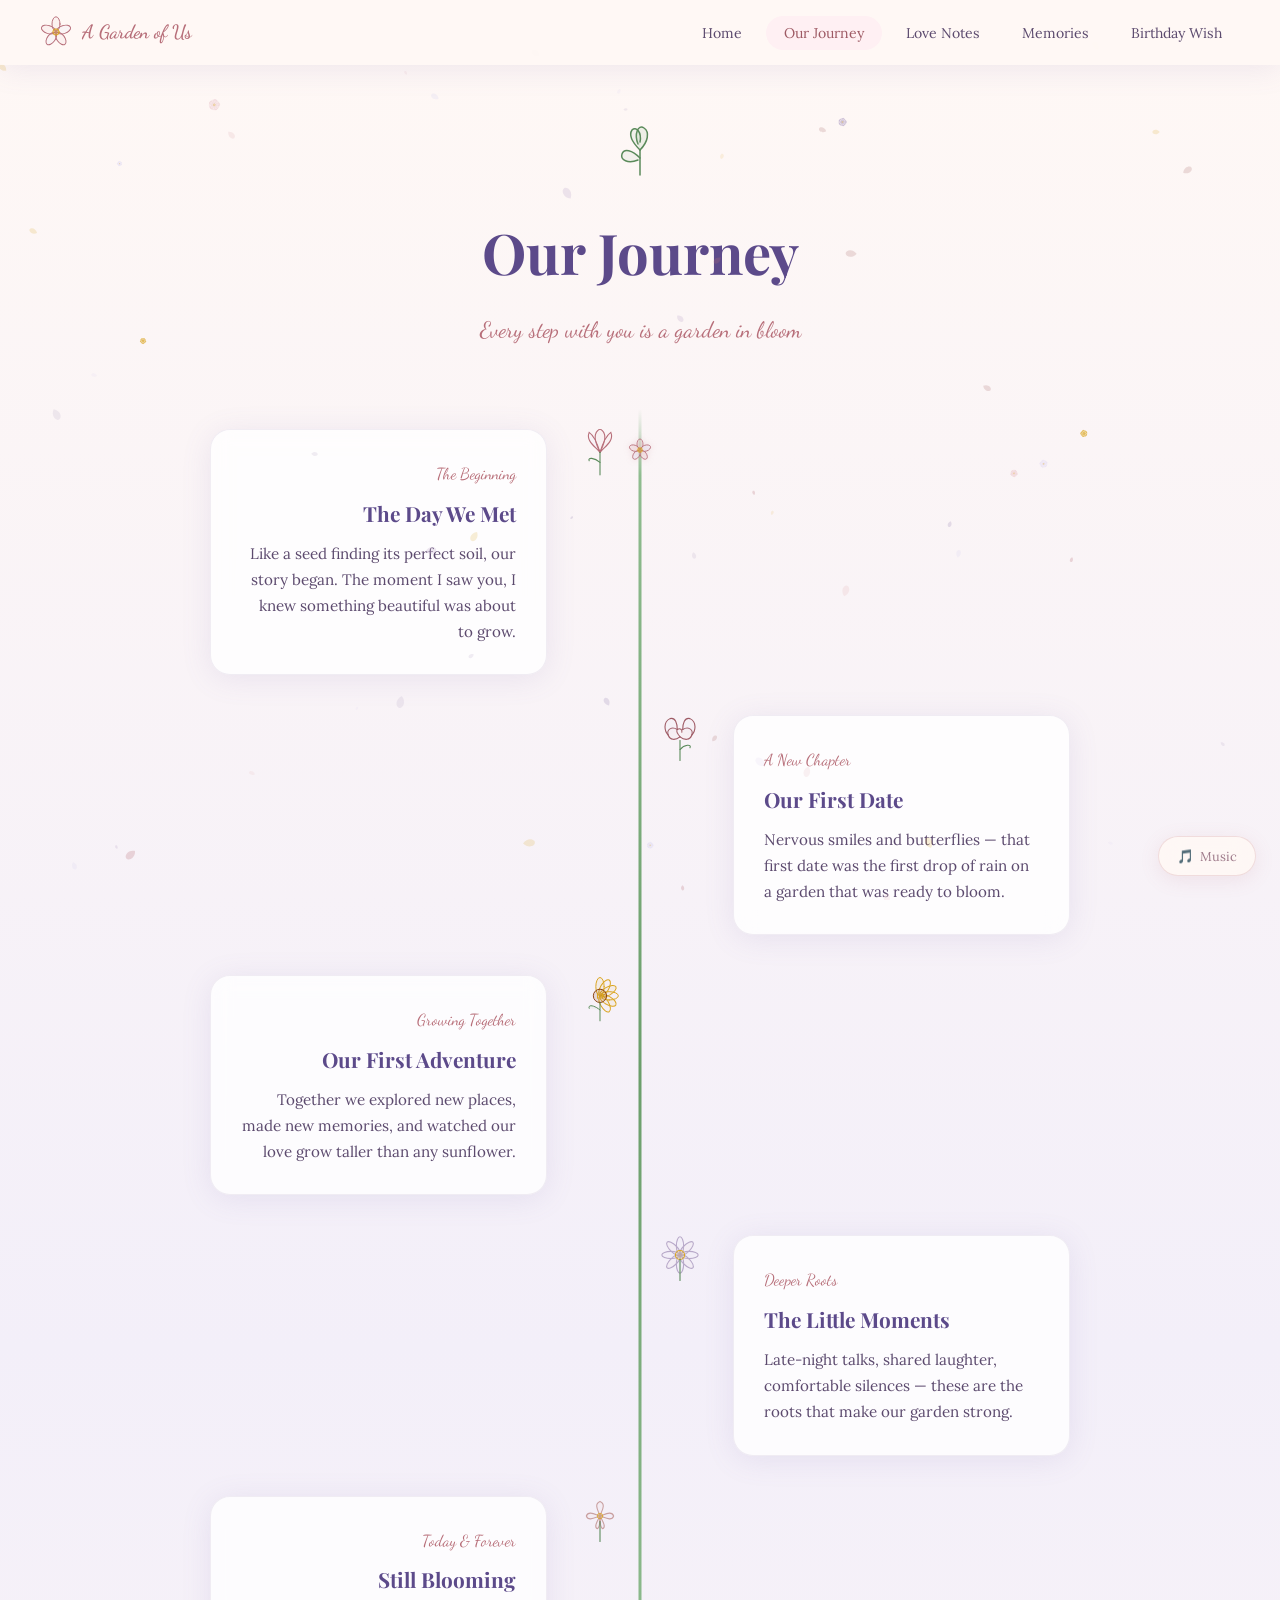
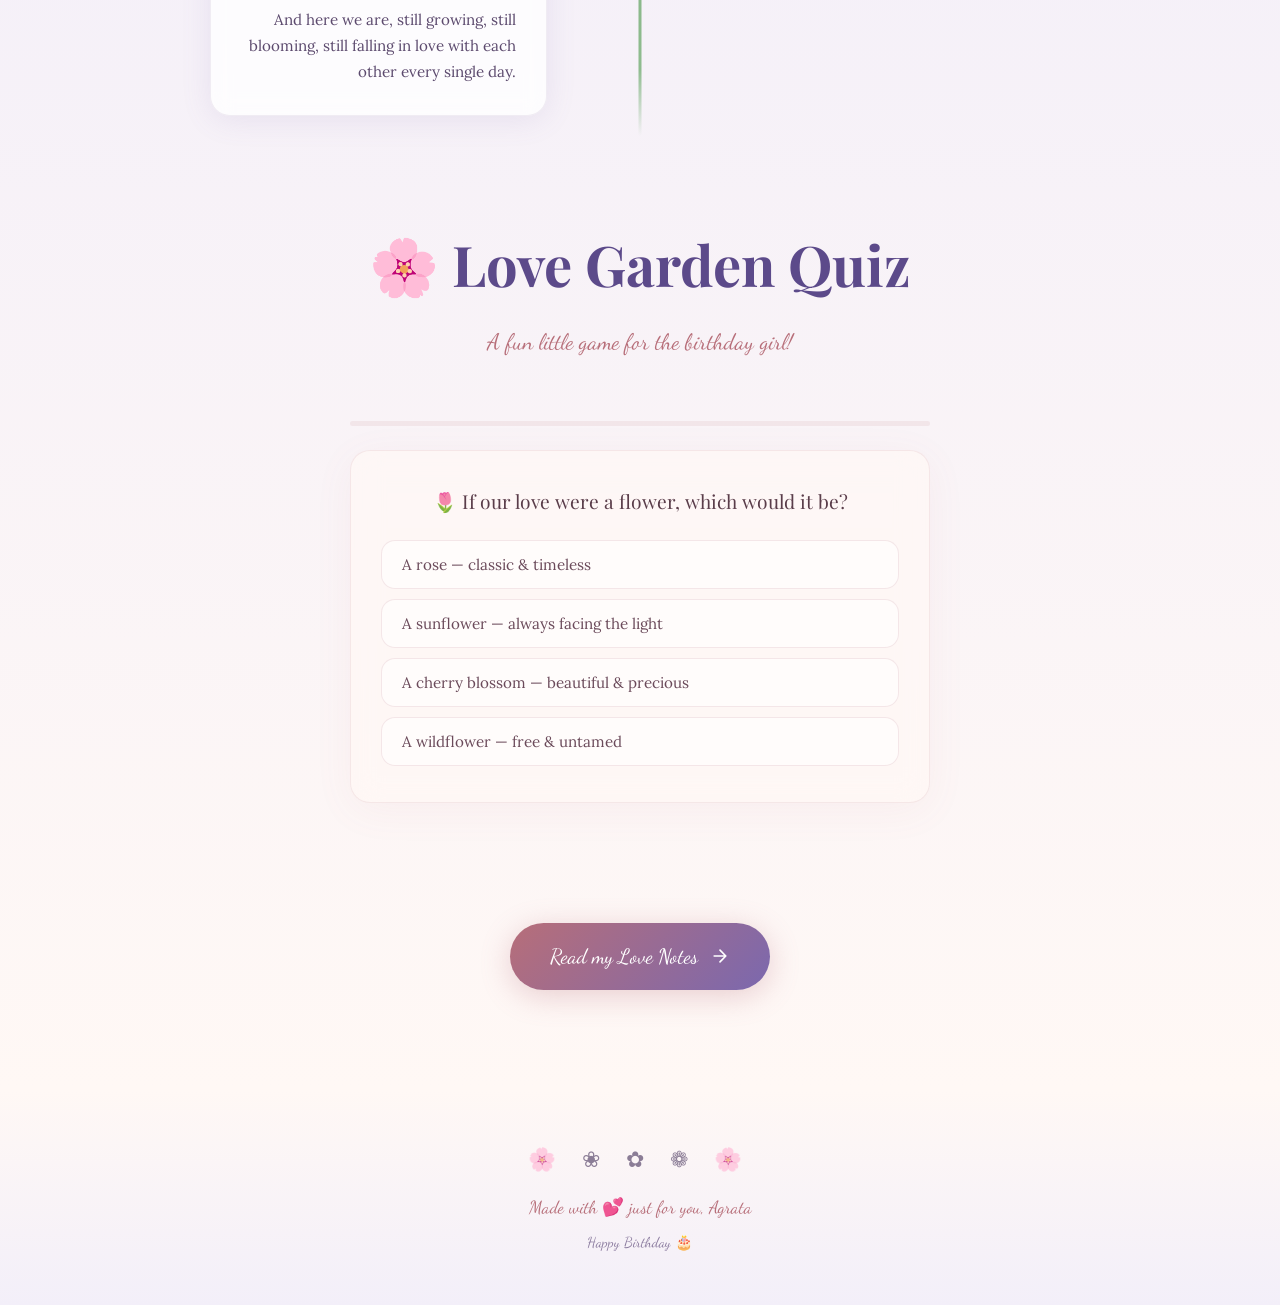
==== journey.html @ a14348e7 "Intial Project" ====
<!DOCTYPE html>
<html lang="en">

<head>
    <meta charset="UTF-8">
    <meta name="viewport" content="width=device-width, initial-scale=1.0">
    <title>Our Journey — A Garden of Us 🌿</title>
    <meta name="description" content="Every step with you is a garden in bloom.">
    <link rel="preconnect" href="https://fonts.googleapis.com">
    <link rel="preconnect" href="https://fonts.gstatic.com" crossorigin>
    <link
        href="https://fonts.googleapis.com/css2?family=Playfair+Display:ital,wght@0,400;0,600;0,700;1,400;1,600&family=Lora:ital,wght@0,400;0,500;1,400&family=Dancing+Script:wght@400;600;700&display=swap"
        rel="stylesheet">
    <link rel="stylesheet" href="styles.css">
</head>

<body>
    <div class="page-transition" id="page-transition">
        <div class="petal-curtain"></div>
    </div>
    <canvas id="petals-canvas"></canvas>
    <canvas id="stars-canvas"></canvas>
    <button id="music-toggle" class="music-toggle" aria-label="Toggle ambient music">
        <span class="music-icon">🎵</span>
        <span class="music-label">Music</span>
    </button>

    <!-- Navigation -->
    <nav class="navbar">
        <a href="index.html" class="nav-logo" data-nav>
            <svg class="nav-logo-flower" viewBox="0 0 40 40">
                <g stroke="#B76E79" fill="none" stroke-width="1.2" stroke-linecap="round">
                    <ellipse cx="20" cy="10" rx="5" ry="9" transform="rotate(0,20,20)" fill="rgba(240,212,216,0.2)" />
                    <ellipse cx="20" cy="10" rx="5" ry="9" transform="rotate(72,20,20)" fill="rgba(230,224,243,0.2)" />
                    <ellipse cx="20" cy="10" rx="5" ry="9" transform="rotate(144,20,20)" fill="rgba(240,212,216,0.2)" />
                    <ellipse cx="20" cy="10" rx="5" ry="9" transform="rotate(216,20,20)" fill="rgba(230,224,243,0.2)" />
                    <ellipse cx="20" cy="10" rx="5" ry="9" transform="rotate(288,20,20)" fill="rgba(240,212,216,0.2)" />
                    <circle cx="20" cy="20" r="4" fill="rgba(218,165,32,0.3)" stroke="#DAA520" />
                </g>
            </svg>
            <span class="nav-logo-text">A Garden of Us</span>
        </a>
        <button id="nav-toggle" class="nav-toggle"
            aria-label="Toggle navigation"><span></span><span></span><span></span></button>
        <ul id="nav-links" class="nav-links">
            <li><a href="index.html" class="nav-link" data-nav>Home</a></li>
            <li><a href="journey.html" class="nav-link active" data-nav>Our Journey</a></li>
            <li><a href="love-notes.html" class="nav-link" data-nav>Love Notes</a></li>
            <li><a href="memories.html" class="nav-link" data-nav>Memories</a></li>
            <li><a href="wish.html" class="nav-link" data-nav>Birthday Wish</a></li>
        </ul>
    </nav>

    <main class="journey-page page-content">
        <div class="section-header">
            <div class="section-icon">
                <svg viewBox="0 0 60 60">
                    <g stroke="#5A8A5A" fill="none" stroke-width="1.5" stroke-linecap="round">
                        <path d="M30,55 L30,30" />
                        <path d="M30,38 C22,30 14,28 12,34 C10,40 18,44 28,40" fill="rgba(143,188,143,0.1)" />
                        <path d="M30,30 C38,22 40,12 34,8 C28,4 24,14 28,24" fill="rgba(143,188,143,0.15)" />
                        <path d="M30,30 C24,24 18,16 22,10 C26,6 32,12 30,22" fill="rgba(143,188,143,0.1)" />
                    </g>
                </svg>
            </div>
            <h2 class="section-title">Our Journey</h2>
            <p class="section-subtitle">Every step with you is a garden in bloom</p>
        </div>

        <div class="timeline">
            <div class="vine-line"></div>

            <!-- Milestone 1 -->
            <div class="timeline-item left" data-animate>
                <div class="timeline-flower">
                    <svg viewBox="0 0 50 60">
                        <g stroke="#B76E79" fill="none" stroke-width="1.3" stroke-linecap="round">
                            <path d="M25,28 C20,18 15,5 25,0 C35,5 30,18 25,28" fill="rgba(240,212,216,0.15)" />
                            <path d="M25,28 C18,20 8,14 12,4 C18,8 22,18 25,28" fill="rgba(230,224,243,0.12)" />
                            <path d="M25,28 C32,20 42,14 38,4 C32,8 28,18 25,28" fill="rgba(240,212,216,0.15)" />
                            <path d="M25,28 L25,55" stroke="#5A8A5A" />
                            <path d="M25,40 C18,34 10,34 12,38" stroke="#5A8A5A" fill="none" />
                        </g>
                    </svg>
                </div>
                <div class="timeline-card">
                    <span class="timeline-date">The Beginning</span>
                    <h3>The Day We Met</h3>
                    <p>Like a seed finding its perfect soil, our story began. The moment I saw you, I knew something
                        beautiful was about to grow.</p>
                </div>
            </div>

            <!-- Milestone 2 -->
            <div class="timeline-item right" data-animate>
                <div class="timeline-flower">
                    <svg viewBox="0 0 50 55">
                        <g stroke="#9E5A64" fill="none" stroke-width="1.2" stroke-linecap="round">
                            <path d="M25,24 C23,21 20,19 22,16 C25,14 28,16 27,19" />
                            <path d="M25,24 C20,28 14,28 12,22 C10,16 16,12 22,16" fill="rgba(240,212,216,0.12)" />
                            <path d="M25,24 C30,28 36,28 38,22 C40,16 34,12 28,16" fill="rgba(240,212,216,0.12)" />
                            <path d="M12,22 C8,18 6,8 14,4 C20,2 22,10 22,16" fill="rgba(230,224,243,0.1)" />
                            <path d="M38,22 C42,18 44,8 36,4 C30,2 28,10 28,16" fill="rgba(230,224,243,0.1)" />
                            <path d="M25,28 L25,50" stroke="#5A8A5A" />
                            <path d="M25,38 C30,32 38,32 36,36" stroke="#5A8A5A" />
                        </g>
                    </svg>
                </div>
                <div class="timeline-card">
                    <span class="timeline-date">A New Chapter</span>
                    <h3>Our First Date</h3>
                    <p>Nervous smiles and butterflies — that first date was the first drop of rain on a garden that was
                        ready to bloom.</p>
                </div>
            </div>

            <!-- Milestone 3 -->
            <div class="timeline-item left" data-animate>
                <div class="timeline-flower">
                    <svg viewBox="0 0 50 60">
                        <g stroke="#DAA520" fill="none" stroke-width="1.2" stroke-linecap="round">
                            <ellipse cx="25" cy="14" rx="5" ry="11" transform="rotate(0,25,25)"
                                fill="rgba(218,165,32,0.08)" />
                            <ellipse cx="25" cy="14" rx="5" ry="11" transform="rotate(30,25,25)"
                                fill="rgba(240,212,216,0.08)" />
                            <ellipse cx="25" cy="14" rx="5" ry="11" transform="rotate(60,25,25)"
                                fill="rgba(218,165,32,0.08)" />
                            <ellipse cx="25" cy="14" rx="5" ry="11" transform="rotate(90,25,25)"
                                fill="rgba(240,212,216,0.08)" />
                            <ellipse cx="25" cy="14" rx="5" ry="11" transform="rotate(120,25,25)"
                                fill="rgba(218,165,32,0.08)" />
                            <ellipse cx="25" cy="14" rx="5" ry="11" transform="rotate(150,25,25)"
                                fill="rgba(240,212,216,0.08)" />
                            <circle cx="25" cy="25" r="8" fill="rgba(139,69,19,0.15)" stroke="#8B4513" />
                            <line x1="22" y1="22" x2="22" y2="28" />
                            <line x1="25" y1="21" x2="25" y2="29" />
                            <line x1="28" y1="22" x2="28" y2="28" />
                            <path d="M25,33 L25,55" stroke="#5A8A5A" />
                            <path d="M25,42 C18,36 10,35 12,40" stroke="#5A8A5A" fill="rgba(143,188,143,0.08)" />
                        </g>
                    </svg>
                </div>
                <div class="timeline-card">
                    <span class="timeline-date">Growing Together</span>
                    <h3>Our First Adventure</h3>
                    <p>Together we explored new places, made new memories, and watched our love grow taller than any
                        sunflower.</p>
                </div>
            </div>

            <!-- Milestone 4 -->
            <div class="timeline-item right" data-animate>
                <div class="timeline-flower">
                    <svg viewBox="0 0 50 55">
                        <g stroke="#B8A9C9" fill="none" stroke-width="1.2" stroke-linecap="round">
                            <ellipse cx="25" cy="12" rx="4" ry="10" transform="rotate(0,25,22)"
                                fill="rgba(230,224,243,0.1)" />
                            <ellipse cx="25" cy="12" rx="4" ry="10" transform="rotate(45,25,22)"
                                fill="rgba(240,212,216,0.1)" />
                            <ellipse cx="25" cy="12" rx="4" ry="10" transform="rotate(90,25,22)"
                                fill="rgba(230,224,243,0.1)" />
                            <ellipse cx="25" cy="12" rx="4" ry="10" transform="rotate(135,25,22)"
                                fill="rgba(240,212,216,0.1)" />
                            <ellipse cx="25" cy="12" rx="4" ry="10" transform="rotate(180,25,22)"
                                fill="rgba(230,224,243,0.1)" />
                            <ellipse cx="25" cy="12" rx="4" ry="10" transform="rotate(225,25,22)"
                                fill="rgba(240,212,216,0.1)" />
                            <ellipse cx="25" cy="12" rx="4" ry="10" transform="rotate(270,25,22)"
                                fill="rgba(230,224,243,0.1)" />
                            <ellipse cx="25" cy="12" rx="4" ry="10" transform="rotate(315,25,22)"
                                fill="rgba(240,212,216,0.1)" />
                            <circle cx="25" cy="22" r="5" fill="rgba(218,165,32,0.15)" stroke="#DAA520" />
                            <path d="M25,27 L25,50" stroke="#5A8A5A" />
                        </g>
                    </svg>
                </div>
                <div class="timeline-card">
                    <span class="timeline-date">Deeper Roots</span>
                    <h3>The Little Moments</h3>
                    <p>Late-night talks, shared laughter, comfortable silences — these are the roots that make our
                        garden strong.</p>
                </div>
            </div>

            <!-- Milestone 5 -->
            <div class="timeline-item left" data-animate>
                <div class="timeline-flower">
                    <svg viewBox="0 0 50 55">
                        <g stroke="#C9A0A0" fill="none" stroke-width="1.2" stroke-linecap="round">
                            <path d="M25,22 C23,16 18,9 25,6 C32,9 27,16 25,22" fill="rgba(240,212,216,0.12)" />
                            <path d="M25,22 C19,20 12,16 10,22 C12,28 19,24 25,22" fill="rgba(240,212,216,0.12)" />
                            <path d="M25,22 C31,20 38,16 40,22 C38,28 31,24 25,22" fill="rgba(230,224,243,0.12)" />
                            <path d="M25,22 C22,28 18,34 22,36 C26,34 24,28 25,22" fill="rgba(240,212,216,0.12)" />
                            <path d="M25,22 C28,28 32,34 28,36 C24,34 26,28 25,22" fill="rgba(230,224,243,0.12)" />
                            <circle cx="25" cy="22" r="3" fill="rgba(218,165,32,0.2)" stroke="#DAA520"
                                stroke-width="0.8" />
                            <path d="M25,28 L25,50" stroke="#5A8A5A" />
                        </g>
                    </svg>
                </div>
                <div class="timeline-card">
                    <span class="timeline-date">Today &amp; Forever</span>
                    <h3>Still Blooming</h3>
                    <p>And here we are, still growing, still blooming, still falling in love with each other every
                        single day.</p>
                </div>
            </div>
        </div>

        <!-- Interactive Love Quiz -->
        <section class="love-quiz-section" data-animate>
            <div class="section-header" style="padding-top:40px;">
                <h2 class="section-title">🌸 Love Garden Quiz</h2>
                <p class="section-subtitle">A fun little game for the birthday girl!</p>
            </div>
            <div class="quiz-container" id="quiz-container">
                <div class="quiz-progress">
                    <div class="quiz-progress-bar" id="quiz-progress-bar"></div>
                </div>
                <div class="quiz-card" id="quiz-card">
                    <p class="quiz-question" id="quiz-question"></p>
                    <div class="quiz-options" id="quiz-options"></div>
                </div>
                <div class="quiz-result" id="quiz-result" style="display:none;">
                    <div class="quiz-result-icon">🌹</div>
                    <h3 class="quiz-result-title"></h3>
                    <p class="quiz-result-text"></p>
                    <button class="quiz-restart-btn" id="quiz-restart">Play Again 🌸</button>
                </div>
            </div>
        </section>

        <!-- Navigation buttons -->
        <div style="text-align:center; margin-top:60px; padding:0 20px;">
            <a href="love-notes.html" class="hero-enter-btn" data-nav style="animation:none; opacity:1;">
                Read my Love Notes
                <svg viewBox="0 0 24 24" fill="none" stroke="currentColor" stroke-width="2" stroke-linecap="round"
                    stroke-linejoin="round">
                    <path d="M5 12h14M12 5l7 7-7 7" />
                </svg>
            </a>
        </div>
    </main>

    <footer class="footer">
        <div class="footer-flowers">🌸 ❀ ✿ ❁ 🌸</div>
        <p>Made with 💕 just for you, Agrata</p>
        <p class="footer-small">Happy Birthday 🎂</p>
    </footer>

    <script src="script.js"></script>
</body>

</html>
---- styles.css ----
/* ========================================
   A GARDEN OF US — Multi-Page Birthday Website
   Theme: Botanical Romance with Sketch Flowers
   Color Palette: Lavender & Rose Gold
   ======================================== */

/* ===== CSS CUSTOM PROPERTIES ===== */
:root {
    --lavender: #B8A9C9;
    --lavender-light: #E6E0F3;
    --lavender-pale: #F3EFF9;
    --lavender-deep: #7B68AE;
    --lavender-dark: #5C4A8A;
    --rose-gold: #B76E79;
    --rose-gold-light: #F0D4D8;
    --rose-gold-pale: #FFF0F3;
    --rose-gold-metallic: #C9A0A0;
    --rose-gold-deep: #9E5A64;
    --cream: #FFF8F5;
    --cream-dark: #F5EDE8;
    --green-soft: #8FBC8F;
    --green-deep: #5A8A5A;
    --green-vine: #6B9E6B;
    --text-dark: #3D2E4F;
    --text-medium: #5C4A6E;
    --text-light: #8A7A9E;
    --white: #FFFFFF;
    --shadow-soft: 0 4px 30px rgba(123, 104, 174, 0.12);
    --shadow-medium: 0 8px 40px rgba(123, 104, 174, 0.18);
    --shadow-rose: 0 4px 30px rgba(183, 110, 121, 0.15);
    --font-display: 'Playfair Display', Georgia, serif;
    --font-body: 'Lora', Georgia, serif;
    --font-script: 'Dancing Script', cursive;
    --transition-smooth: all 0.4s cubic-bezier(0.25, 0.46, 0.45, 0.94);
}

/* ===== RESET & BASE ===== */
*,
*::before,
*::after {
    margin: 0;
    padding: 0;
    box-sizing: border-box;
}

html {
    scroll-behavior: smooth;
    font-size: 16px;
    overflow-x: hidden;
}

body {
    font-family: var(--font-body);
    color: var(--text-dark);
    background-color: var(--cream);
    overflow-x: hidden;
    line-height: 1.7;
}

::selection {
    background: var(--lavender-light);
    color: var(--lavender-dark);
}

/* ===== PAGE TRANSITION OVERLAY ===== */
.page-transition {
    position: fixed;
    inset: 0;
    z-index: 9999;
    pointer-events: none;
    display: flex;
    align-items: center;
    justify-content: center;
}

.page-transition .petal-curtain {
    position: absolute;
    inset: 0;
    background: linear-gradient(135deg, var(--lavender-pale), var(--rose-gold-pale));
    transform: scaleY(0);
    transform-origin: bottom;
    transition: transform 0.5s cubic-bezier(0.65, 0, 0.35, 1);
}

.page-transition.entering .petal-curtain {
    transform: scaleY(1);
    transform-origin: bottom;
}

.page-transition.leaving .petal-curtain {
    transform: scaleY(0);
    transform-origin: top;
}

/* Page entry animation */
.page-content {
    animation: pageEnter 0.8s ease-out forwards;
}

@keyframes pageEnter {
    from {
        opacity: 0;
        transform: translateY(30px);
    }

    to {
        opacity: 1;
        transform: translateY(0);
    }
}

/* ===== NAVIGATION ===== */
.navbar {
    position: fixed;
    top: 0;
    left: 0;
    right: 0;
    z-index: 1000;
    padding: 16px 40px;
    display: flex;
    align-items: center;
    justify-content: space-between;
    transition: var(--transition-smooth);
    background: rgba(255, 248, 245, 0.85);
    backdrop-filter: blur(20px);
    -webkit-backdrop-filter: blur(20px);
    box-shadow: var(--shadow-soft);
}

.nav-logo {
    display: flex;
    align-items: center;
    gap: 10px;
    text-decoration: none;
    transition: var(--transition-smooth);
}

.nav-logo:hover {
    transform: scale(1.05);
}

.nav-logo-flower {
    width: 32px;
    height: 32px;
    animation: spinSlow 10s linear infinite;
}

@keyframes spinSlow {
    from {
        transform: rotate(0deg);
    }

    to {
        transform: rotate(360deg);
    }
}

.nav-logo-text {
    font-family: var(--font-script);
    font-size: 1.2rem;
    color: var(--rose-gold);
    font-weight: 600;
}

.nav-toggle {
    display: none;
    flex-direction: column;
    gap: 5px;
    background: none;
    border: none;
    cursor: pointer;
    padding: 5px;
    z-index: 1001;
}

.nav-toggle span {
    display: block;
    width: 28px;
    height: 3px;
    background: var(--lavender-deep);
    border-radius: 3px;
    transition: var(--transition-smooth);
}

.nav-toggle.active span:nth-child(1) {
    transform: rotate(45deg) translate(6px, 6px);
}

.nav-toggle.active span:nth-child(2) {
    opacity: 0;
}

.nav-toggle.active span:nth-child(3) {
    transform: rotate(-45deg) translate(6px, -6px);
}

.nav-links {
    display: flex;
    list-style: none;
    gap: 6px;
}

.nav-link {
    text-decoration: none;
    font-family: var(--font-body);
    font-size: 0.88rem;
    color: var(--text-medium);
    padding: 8px 18px;
    border-radius: 25px;
    transition: var(--transition-smooth);
    position: relative;
}

.nav-link:hover,
.nav-link.active {
    color: var(--rose-gold-deep);
    background: var(--rose-gold-pale);
}

/* ===== FLOATING PETALS CANVAS ===== */
#petals-canvas {
    position: fixed;
    top: 0;
    left: 0;
    width: 100%;
    height: 100%;
    pointer-events: none;
    z-index: 2;
}

/* ===== SKETCH FLOWER STYLES ===== */
.sketch-flower {
    transition: transform 0.6s ease;
}

.sketch-flower:hover {
    transform: scale(1.08) rotate(5deg);
}

.sketch-line {
    fill: none;
    stroke-linecap: round;
    stroke-linejoin: round;
}

.sketch-fill-rose {
    fill: rgba(240, 212, 216, 0.25);
}

.sketch-fill-lavender {
    fill: rgba(230, 224, 243, 0.25);
}

.sketch-fill-gold {
    fill: rgba(218, 165, 32, 0.2);
}

.sketch-fill-green {
    fill: rgba(143, 188, 143, 0.15);
}

/* ===== COMMON SECTION STYLES ===== */
.section-header {
    text-align: center;
    padding-top: 120px;
    padding-bottom: 60px;
}

.section-icon {
    display: block;
    margin-bottom: 16px;
}

.section-icon svg {
    width: 60px;
    height: 60px;
    animation: float 3s ease-in-out infinite;
}

@keyframes float {

    0%,
    100% {
        transform: translateY(0);
    }

    50% {
        transform: translateY(-10px);
    }
}

.section-title {
    font-family: var(--font-display);
    font-size: clamp(2rem, 5vw, 3.5rem);
    color: var(--lavender-dark);
    margin-bottom: 12px;
    font-weight: 700;
}

.section-subtitle {
    font-family: var(--font-script);
    font-size: clamp(1rem, 3vw, 1.4rem);
    color: var(--rose-gold);
    font-weight: 400;
}

/* ===== SCROLL ANIMATIONS ===== */
[data-animate] {
    opacity: 0;
    transform: translateY(40px);
    transition: all 0.8s cubic-bezier(0.25, 0.46, 0.45, 0.94);
}

[data-animate].visible {
    opacity: 1;
    transform: translateY(0);
}

/* ===== FOOTER ===== */
.footer {
    text-align: center;
    padding: 50px 20px;
    background: linear-gradient(180deg, transparent, var(--lavender-pale));
    color: var(--text-medium);
    font-size: 0.95rem;
}

.footer-flowers {
    font-size: 1.4rem;
    letter-spacing: 10px;
    margin-bottom: 15px;
    opacity: 0.7;
}

.footer p {
    font-family: var(--font-script);
    font-size: 1.1rem;
    color: var(--rose-gold);
}

.footer-small {
    margin-top: 8px;
    font-size: 0.9rem !important;
    color: var(--text-light) !important;
}

/* ===== HERO PAGE ===== */
.hero-page {
    min-height: 100vh;
    display: flex;
    align-items: center;
    justify-content: center;
    background: linear-gradient(170deg, var(--lavender-pale) 0%, var(--cream) 40%, var(--rose-gold-pale) 100%);
    position: relative;
    overflow: hidden;
}

.hero-bg-sketches {
    position: absolute;
    inset: 0;
    overflow: hidden;
    pointer-events: none;
}

.hero-bg-sketches svg {
    position: absolute;
    opacity: 0.08;
    animation: floatRandom 8s ease-in-out infinite;
}

.hero-bg-sketches svg:nth-child(1) {
    top: 8%;
    left: 3%;
    width: 120px;
    animation-delay: 0s;
}

.hero-bg-sketches svg:nth-child(2) {
    top: 15%;
    right: 5%;
    width: 100px;
    animation-delay: 1.5s;
}

.hero-bg-sketches svg:nth-child(3) {
    top: 55%;
    left: 5%;
    width: 90px;
    animation-delay: 3s;
}

.hero-bg-sketches svg:nth-child(4) {
    top: 70%;
    right: 8%;
    width: 110px;
    animation-delay: 2s;
}

.hero-bg-sketches svg:nth-child(5) {
    top: 40%;
    left: 85%;
    width: 80px;
    animation-delay: 4s;
}

@keyframes floatRandom {

    0%,
    100% {
        transform: translate(0, 0) rotate(0deg);
    }

    25% {
        transform: translate(10px, -15px) rotate(5deg);
    }

    50% {
        transform: translate(-5px, -25px) rotate(-3deg);
    }

    75% {
        transform: translate(15px, -10px) rotate(8deg);
    }
}

.hero-content {
    text-align: center;
    z-index: 3;
    position: relative;
    padding: 0 20px;
}

.hero-flower-main {
    width: 240px;
    height: 280px;
    margin: 0 auto 30px;
    opacity: 0;
    animation: heroFlowerIn 1.5s cubic-bezier(0.34, 1.56, 0.64, 1) 0.3s forwards;
}

@keyframes heroFlowerIn {
    from {
        opacity: 0;
        transform: scale(0.3) rotate(-20deg);
    }

    to {
        opacity: 1;
        transform: scale(1) rotate(0deg);
    }
}

.hero-title {
    font-family: var(--font-display);
    line-height: 1.2;
    margin-bottom: 20px;
    opacity: 0;
    animation: slideUp 1s ease-out 1s forwards;
}

.title-line {
    display: block;
    font-size: clamp(1.8rem, 5vw, 3rem);
    color: var(--text-medium);
    font-weight: 400;
    font-style: italic;
}

.title-name {
    display: block;
    font-size: clamp(3rem, 8vw, 6rem);
    background: linear-gradient(135deg, var(--lavender-deep), var(--rose-gold), var(--lavender));
    -webkit-background-clip: text;
    -webkit-text-fill-color: transparent;
    background-clip: text;
    font-weight: 700;
    letter-spacing: 2px;
}

.hero-subtitle {
    font-family: var(--font-script);
    font-size: clamp(1.1rem, 3vw, 1.6rem);
    color: var(--rose-gold);
    opacity: 0;
    animation: slideUp 1s ease-out 1.3s forwards;
    margin-bottom: 40px;
}

@keyframes slideUp {
    from {
        opacity: 0;
        transform: translateY(30px);
    }

    to {
        opacity: 1;
        transform: translateY(0);
    }
}

.hero-enter-btn {
    display: inline-flex;
    align-items: center;
    gap: 12px;
    padding: 16px 40px;
    background: linear-gradient(135deg, var(--rose-gold), var(--lavender-deep));
    color: white;
    text-decoration: none;
    font-family: var(--font-script);
    font-size: 1.3rem;
    border-radius: 50px;
    border: none;
    cursor: pointer;
    opacity: 0;
    animation: slideUp 1s ease-out 1.6s forwards;
    transition: all 0.4s ease;
    box-shadow: 0 6px 30px rgba(183, 110, 121, 0.3);
}

.hero-enter-btn:hover {
    transform: translateY(-3px) scale(1.03);
    box-shadow: 0 10px 40px rgba(183, 110, 121, 0.4);
}

.hero-enter-btn svg {
    width: 20px;
    height: 20px;
    transition: transform 0.3s ease;
}

.hero-enter-btn:hover svg {
    transform: translateX(5px);
}

/* Scroll hint */
.scroll-hint {
    margin-top: 40px;
    opacity: 0;
    animation: slideUp 1s ease-out 1.8s forwards;
    color: var(--text-light);
    font-size: 0.85rem;
    letter-spacing: 1px;
}

.scroll-arrow {
    margin-top: 8px;
    animation: bounceDown 2s ease-in-out infinite;
}

.scroll-arrow svg {
    color: var(--lavender);
}

@keyframes bounceDown {

    0%,
    100% {
        transform: translateY(0);
    }

    50% {
        transform: translateY(10px);
    }
}

/* ===== JOURNEY PAGE ===== */
.journey-page {
    min-height: 100vh;
    background: linear-gradient(180deg, var(--cream) 0%, var(--lavender-pale) 50%, var(--cream) 100%);
    padding-bottom: 100px;
}

.timeline {
    position: relative;
    max-width: 900px;
    margin: 0 auto;
    padding: 0 20px;
}

.vine-line {
    position: absolute;
    left: 50%;
    top: 0;
    bottom: 0;
    width: 3px;
    background: linear-gradient(to bottom,
            transparent,
            var(--green-soft) 5%,
            var(--green-vine) 50%,
            var(--green-soft) 95%,
            transparent);
    transform: translateX(-50%);
    border-radius: 2px;
}

.timeline-item {
    position: relative;
    width: 45%;
    padding: 20px 0;
    opacity: 0;
    transform: translateY(40px);
    transition: all 0.8s cubic-bezier(0.25, 0.46, 0.45, 0.94);
}

.timeline-item.visible {
    opacity: 1;
    transform: translateY(0);
}

.timeline-item.left {
    margin-right: auto;
    text-align: right;
    padding-right: 50px;
}

.timeline-item.right {
    margin-left: auto;
    text-align: left;
    padding-left: 50px;
}

.timeline-flower {
    position: absolute;
    top: 20px;
    z-index: 5;
    transition: transform 0.5s ease;
}

.timeline-flower svg {
    width: 50px;
    height: 50px;
}

.timeline-item.left .timeline-flower {
    right: -28px;
}

.timeline-item.right .timeline-flower {
    left: -28px;
}

.timeline-item:hover .timeline-flower {
    transform: scale(1.2) rotate(10deg);
}

.timeline-card {
    background: rgba(255, 255, 255, 0.8);
    backdrop-filter: blur(10px);
    border-radius: 20px;
    padding: 30px;
    box-shadow: var(--shadow-soft);
    border: 1px solid rgba(184, 169, 201, 0.2);
    transition: var(--transition-smooth);
    cursor: pointer;
}

.timeline-card:hover {
    transform: translateY(-5px);
    box-shadow: var(--shadow-medium);
    border-color: var(--rose-gold-light);
}

.timeline-date {
    font-family: var(--font-script);
    font-size: 1rem;
    color: var(--rose-gold);
    display: block;
    margin-bottom: 8px;
}

.timeline-card h3 {
    font-family: var(--font-display);
    font-size: 1.3rem;
    color: var(--lavender-dark);
    margin-bottom: 10px;
}

.timeline-card p {
    font-size: 0.95rem;
    color: var(--text-medium);
    line-height: 1.7;
}

/* ===== LOVE NOTES PAGE ===== */
.love-notes-page {
    min-height: 100vh;
    background: linear-gradient(180deg, var(--cream) 0%, var(--rose-gold-pale) 50%, var(--cream) 100%);
    padding-bottom: 100px;
}

.notes-garden {
    display: grid;
    grid-template-columns: repeat(3, 1fr);
    gap: 40px;
    max-width: 1000px;
    margin: 0 auto;
    padding: 0 30px;
}

.love-note {
    perspective: 800px;
    height: 320px;
    cursor: pointer;
    opacity: 0;
    transform: translateY(30px) scale(0.9);
    transition: all 0.8s cubic-bezier(0.25, 0.46, 0.45, 0.94);
}

.love-note.visible {
    opacity: 1;
    transform: translateY(0) scale(1);
}

.love-note:nth-child(2) {
    transition-delay: 0.1s;
}

.love-note:nth-child(3) {
    transition-delay: 0.2s;
}

.love-note:nth-child(4) {
    transition-delay: 0.3s;
}

.love-note:nth-child(5) {
    transition-delay: 0.4s;
}

.love-note:nth-child(6) {
    transition-delay: 0.5s;
}

.note-card {
    position: relative;
    width: 100%;
    height: 100%;
    transition: transform 0.8s cubic-bezier(0.4, 0, 0.2, 1);
    transform-style: preserve-3d;
}

.love-note.flipped .note-card {
    transform: rotateY(180deg);
}

.note-front,
.note-back {
    position: absolute;
    inset: 0;
    backface-visibility: hidden;
    border-radius: 20px;
    display: flex;
    flex-direction: column;
    align-items: center;
    justify-content: center;
    padding: 24px;
}

.note-front {
    background: rgba(255, 255, 255, 0.75);
    backdrop-filter: blur(10px);
    border: 1px solid rgba(184, 169, 201, 0.2);
    box-shadow: var(--shadow-soft);
}

.note-front svg {
    width: 100px;
    height: 100px;
    margin-bottom: 15px;
}

.note-front-label {
    font-family: var(--font-script);
    font-size: 1.1rem;
    color: var(--rose-gold);
}

.note-front-hint {
    font-size: 0.8rem;
    color: var(--text-light);
    margin-top: 8px;
    font-style: italic;
}

.note-back {
    background: linear-gradient(135deg, var(--rose-gold-pale), var(--lavender-pale));
    border: 2px solid var(--rose-gold-light);
    box-shadow: var(--shadow-rose);
    transform: rotateY(180deg);
}

.note-back p {
    font-family: var(--font-script);
    font-size: 1.2rem;
    color: var(--text-dark);
    line-height: 1.8;
    text-align: center;
}

.note-back .note-close-hint {
    font-size: 0.75rem;
    color: var(--text-light);
    margin-top: 15px;
    font-style: italic;
}

/* ===== MEMORIES PAGE ===== */
.memories-page {
    min-height: 100vh;
    background: linear-gradient(180deg, var(--cream) 0%, var(--lavender-pale) 50%, var(--cream) 100%);
    padding-bottom: 100px;
}

.gallery {
    display: grid;
    grid-template-columns: repeat(3, 1fr);
    gap: 30px;
    max-width: 1000px;
    margin: 0 auto;
    padding: 0 30px;
}

.gallery-item {
    opacity: 0;
    transform: translateY(30px);
    transition: all 0.8s ease;
    cursor: pointer;
}

.gallery-item.visible {
    opacity: 1;
    transform: translateY(0);
}

.gallery-item:nth-child(2) {
    transition-delay: 0.1s;
}

.gallery-item:nth-child(3) {
    transition-delay: 0.2s;
}

.gallery-item:nth-child(4) {
    transition-delay: 0.3s;
}

.gallery-item:nth-child(5) {
    transition-delay: 0.4s;
}

.gallery-item:nth-child(6) {
    transition-delay: 0.5s;
}

.gallery-item.gi-large {
    grid-column: span 2;
}

.gallery-frame {
    position: relative;
    border-radius: 20px;
    overflow: hidden;
    background: rgba(255, 255, 255, 0.7);
    backdrop-filter: blur(10px);
    border: 1px solid rgba(184, 169, 201, 0.2);
    box-shadow: var(--shadow-soft);
    transition: var(--transition-smooth);
}

.gallery-frame:hover {
    transform: translateY(-5px);
    box-shadow: var(--shadow-medium);
    border-color: var(--rose-gold-light);
}

.photo-placeholder {
    aspect-ratio: 4/3;
    display: flex;
    flex-direction: column;
    align-items: center;
    justify-content: center;
    background: linear-gradient(135deg, var(--lavender-pale), var(--rose-gold-pale));
    gap: 10px;
}

.placeholder-icon {
    font-size: 2.5rem;
    opacity: 0.5;
}

.placeholder-text {
    font-family: var(--font-script);
    color: var(--text-light);
    font-size: 1rem;
}

.frame-corner {
    position: absolute;
    width: 40px;
    height: 40px;
    opacity: 0.5;
    transition: opacity 0.3s ease;
}

.gallery-frame:hover .frame-corner {
    opacity: 0.8;
}

.fc-tl {
    top: 8px;
    left: 8px;
}

.fc-tr {
    top: 8px;
    right: 8px;
    transform: scaleX(-1);
}

.fc-bl {
    bottom: 8px;
    left: 8px;
    transform: scaleY(-1);
}

.fc-br {
    bottom: 8px;
    right: 8px;
    transform: scale(-1);
}

.gallery-caption {
    font-family: var(--font-script);
    font-size: 1rem;
    color: var(--text-medium);
    text-align: center;
    padding: 14px 10px;
}

/* ===== WISH PAGE ===== */
.wish-page {
    min-height: 100vh;
    background: linear-gradient(180deg, var(--cream) 0%, var(--rose-gold-pale) 30%, var(--lavender-pale) 70%, var(--cream) 100%);
    padding-bottom: 80px;
    position: relative;
    overflow: hidden;
}

#cherry-canvas {
    position: absolute;
    inset: 0;
    width: 100%;
    height: 100%;
    pointer-events: none;
    z-index: 1;
}

.wish-content {
    position: relative;
    z-index: 3;
}

.wish-flowers-row {
    display: flex;
    justify-content: center;
    gap: 20px;
    margin-bottom: 10px;
    opacity: 0;
    animation: slideUp 1s ease-out 0.5s forwards;
}

.wish-flowers-row svg {
    width: 50px;
    height: 50px;
    animation: float 4s ease-in-out infinite;
}

.wish-flowers-row svg:nth-child(2) {
    animation-delay: 0.5s;
}

.wish-flowers-row svg:nth-child(3) {
    animation-delay: 1s;
}

.wish-title {
    text-align: center;
    font-family: var(--font-display);
    margin-bottom: 40px;
    opacity: 0;
    animation: slideUp 1s ease-out 0.8s forwards;
}

.wish-line1 {
    display: block;
    font-size: clamp(1.5rem, 4vw, 2.5rem);
    color: var(--text-medium);
    font-weight: 400;
    font-style: italic;
}

.wish-line2 {
    display: block;
    font-size: clamp(2.5rem, 6vw, 4rem);
    background: linear-gradient(135deg, var(--lavender-deep), var(--rose-gold));
    -webkit-background-clip: text;
    -webkit-text-fill-color: transparent;
    background-clip: text;
    font-weight: 700;
}

.wish-letter {
    max-width: 700px;
    margin: 0 auto 60px;
    background: rgba(255, 255, 255, 0.85);
    backdrop-filter: blur(15px);
    border-radius: 24px;
    padding: 50px 45px;
    box-shadow: var(--shadow-medium);
    border: 1px solid rgba(184, 169, 201, 0.15);
    opacity: 0;
    animation: slideUp 1s ease-out 1.1s forwards;
}

.wish-letter p {
    font-size: 1.05rem;
    line-height: 1.9;
    margin-bottom: 18px;
    color: var(--text-dark);
}

.wish-letter p:first-child {
    font-family: var(--font-script);
    font-size: 1.3rem;
    color: var(--lavender-deep);
}

.wish-signature {
    font-family: var(--font-script);
    font-size: 1.3rem;
    text-align: right;
    color: var(--rose-gold);
    margin-top: 25px;
    margin-bottom: 0 !important;
}

/* Cake */
.wish-cake {
    text-align: center;
    opacity: 0;
    animation: slideUp 1s ease-out 1.4s forwards;
}

.cake {
    display: inline-block;
    position: relative;
    cursor: pointer;
    transition: transform 0.3s ease;
}

.cake:hover {
    transform: scale(1.08);
}

.candle {
    width: 8px;
    height: 35px;
    background: linear-gradient(to bottom, #FFE4B5, var(--lavender));
    margin: 0 auto 0;
    border-radius: 4px 4px 0 0;
    position: relative;
}

.flame {
    position: absolute;
    top: -18px;
    left: 50%;
    transform: translateX(-50%);
    width: 12px;
    height: 18px;
    background: radial-gradient(ellipse at bottom, #FFA500, #FF6347, transparent);
    border-radius: 50% 50% 50% 50% / 60% 60% 40% 40%;
    animation: flicker 0.4s ease-in-out infinite alternate;
    transition: opacity 0.5s ease;
}

.flame.out {
    opacity: 0;
}

@keyframes flicker {
    0% {
        transform: translateX(-50%) scale(1) rotate(-2deg);
    }

    100% {
        transform: translateX(-50%) scale(1.1) rotate(2deg);
    }
}

.cake-top {
    width: 100px;
    height: 20px;
    background: linear-gradient(to bottom, var(--rose-gold-pale), var(--rose-gold-light));
    border-radius: 8px 8px 0 0;
    position: relative;
}

.cake-top::after {
    content: '• • •';
    position: absolute;
    top: 4px;
    width: 100%;
    text-align: center;
    font-size: 10px;
    color: var(--lavender);
    letter-spacing: 8px;
}

.cake-middle {
    width: 110px;
    height: 30px;
    background: linear-gradient(to bottom, var(--lavender-light), var(--lavender));
    margin: 0 auto;
    border: 2px solid rgba(255, 255, 255, 0.4);
}

.cake-bottom {
    width: 120px;
    height: 30px;
    background: linear-gradient(to bottom, var(--rose-gold-light), var(--rose-gold));
    margin: 0 auto;
    border-radius: 0 0 12px 12px;
    border: 2px solid rgba(255, 255, 255, 0.3);
}

.make-wish {
    font-family: var(--font-script);
    font-size: 1.3rem;
    color: var(--lavender-deep);
    margin-top: 20px;
}

/* Confetti */
.confetti-piece {
    position: fixed;
    width: 10px;
    height: 10px;
    border-radius: 2px;
    z-index: 9000;
    animation: confettiFall 3s ease-out forwards;
    pointer-events: none;
}

@keyframes confettiFall {
    0% {
        transform: translateY(0) rotate(0deg);
        opacity: 1;
    }

    100% {
        transform: translateY(100vh) rotate(720deg);
        opacity: 0;
    }
}

/* ===== SPARKLE ON CLICK ===== */
.sparkle {
    position: fixed;
    pointer-events: none;
    width: 10px;
    height: 10px;
    border-radius: 50%;
    animation: sparkleAnim 0.8s ease-out forwards;
    z-index: 9999;
}

@keyframes sparkleAnim {
    0% {
        transform: scale(0);
        opacity: 1;
    }

    50% {
        transform: scale(1);
        opacity: 0.8;
    }

    100% {
        transform: scale(0);
        opacity: 0;
    }
}

/* ===== MOUSE FLOWER TRAIL ===== */
.trail-petal {
    position: fixed;
    pointer-events: none;
    z-index: 9998;
    animation: trailFade 1.2s ease-out forwards;
    transform-origin: center;
}

.trail-petal svg {
    width: 100%;
    height: 100%;
}

@keyframes trailFade {
    0% {
        opacity: 0.8;
        transform: scale(0.3) rotate(0deg);
    }

    40% {
        opacity: 0.6;
        transform: scale(1) rotate(90deg);
    }

    100% {
        opacity: 0;
        transform: scale(0.5) rotate(200deg) translateY(20px);
    }
}

/* ===== CLICK-TO-PLANT FLOWERS ===== */
.planted-flower {
    position: absolute;
    pointer-events: none;
    z-index: 5;
    transform: translate(-50%, -100%);
    animation: flowerGrow 1s cubic-bezier(0.34, 1.56, 0.64, 1) forwards;
    transform-origin: bottom center;
    filter: drop-shadow(0 2px 4px rgba(0, 0, 0, 0.1));
}

.planted-flower svg {
    width: 100%;
    height: auto;
}

.planted-flower.wilting {
    animation: flowerWilt 1.5s ease-in forwards;
}

@keyframes flowerGrow {
    0% {
        opacity: 0;
        transform: translate(-50%, -100%) scaleY(0) scaleX(0.5);
    }

    50% {
        opacity: 1;
        transform: translate(-50%, -100%) scaleY(1.1) scaleX(1.05);
    }

    70% {
        transform: translate(-50%, -100%) scaleY(0.95) scaleX(0.98);
    }

    100% {
        opacity: 1;
        transform: translate(-50%, -100%) scaleY(1) scaleX(1);
    }
}

@keyframes flowerWilt {
    0% {
        opacity: 1;
        transform: translate(-50%, -100%) rotate(0deg);
    }

    50% {
        opacity: 0.5;
        transform: translate(-50%, -100%) rotate(15deg) scaleY(0.8);
    }

    100% {
        opacity: 0;
        transform: translate(-50%, -100%) rotate(30deg) scaleY(0.3);
    }
}

/* ===== FLOATING HEARTS ===== */
.floating-heart {
    position: fixed;
    pointer-events: none;
    z-index: 9998;
    animation: heartFloat 2.5s ease-out forwards;
}

@keyframes heartFloat {
    0% {
        opacity: 1;
        transform: translateY(0) scale(0.3) rotate(0deg);
    }

    20% {
        opacity: 1;
        transform: translateY(-30px) scale(1.2) rotate(-10deg);
    }

    100% {
        opacity: 0;
        transform: translateY(-200px) scale(0.8) rotate(15deg);
    }
}

/* ===== LOVE NOTE PETAL BURST ===== */
.note-petal-burst {
    position: fixed;
    width: 8px;
    height: 8px;
    border-radius: 50% 0 50% 50%;
    pointer-events: none;
    z-index: 9998;
    animation: petalBurst 0.8s cubic-bezier(0.25, 0.46, 0.45, 0.94) forwards;
}

@keyframes petalBurst {
    0% {
        opacity: 1;
        transform: translate(0, 0) scale(0.5) rotate(0deg);
    }

    100% {
        opacity: 0;
        transform: translate(var(--tx), var(--ty)) scale(1.5) rotate(180deg);
    }
}

/* ===== SCROLL PROGRESS BAR ===== */
.scroll-progress {
    position: fixed;
    top: 0;
    left: 0;
    height: 3px;
    width: 0%;
    background: linear-gradient(90deg, var(--lavender-deep), var(--rose-gold), var(--lavender));
    z-index: 10001;
    transition: width 0.1s linear;
    border-radius: 0 2px 2px 0;
    box-shadow: 0 0 8px rgba(183, 110, 121, 0.4);
}

/* ===== EASTER EGG MESSAGE ===== */
.easter-egg-msg {
    position: fixed;
    top: 50%;
    left: 50%;
    transform: translate(-50%, -50%) scale(0.8);
    background: linear-gradient(135deg, var(--rose-gold-pale), var(--lavender-pale));
    border: 2px solid var(--rose-gold-light);
    border-radius: 30px;
    padding: 30px 50px;
    font-family: var(--font-script);
    font-size: 1.4rem;
    color: var(--lavender-dark);
    box-shadow: var(--shadow-medium), 0 0 60px rgba(183, 110, 121, 0.2);
    z-index: 10000;
    opacity: 0;
    transition: all 0.6s cubic-bezier(0.34, 1.56, 0.64, 1);
    text-align: center;
    pointer-events: none;
    backdrop-filter: blur(20px);
}

.easter-egg-msg.show {
    opacity: 1;
    transform: translate(-50%, -50%) scale(1);
}

/* ===== GALLERY LIGHTBOX ===== */
.lightbox {
    position: fixed;
    inset: 0;
    background: rgba(61, 46, 79, 0.7);
    backdrop-filter: blur(10px);
    z-index: 9999;
    display: flex;
    align-items: center;
    justify-content: center;
    opacity: 0;
    transition: opacity 0.4s ease;
    cursor: pointer;
}

.lightbox.open {
    opacity: 1;
}

.lightbox-content {
    background: var(--white);
    border-radius: 24px;
    padding: 10px;
    max-width: 80vw;
    max-height: 85vh;
    box-shadow: 0 20px 60px rgba(0, 0, 0, 0.3);
    position: relative;
    transform: scale(0.9);
    transition: transform 0.4s cubic-bezier(0.34, 1.56, 0.64, 1);
    overflow: hidden;
}

.lightbox.open .lightbox-content {
    transform: scale(1);
}

.lightbox-content .photo-placeholder {
    min-width: 400px;
    min-height: 300px;
    border-radius: 16px;
}

.lightbox-caption {
    font-family: var(--font-script);
    font-size: 1.2rem;
    color: var(--text-medium);
    text-align: center;
    padding: 15px 10px 5px;
}

.lightbox-close {
    position: absolute;
    top: 15px;
    right: 15px;
    width: 36px;
    height: 36px;
    border-radius: 50%;
    background: rgba(255, 255, 255, 0.9);
    border: 1px solid var(--rose-gold-light);
    color: var(--rose-gold-deep);
    font-size: 1.1rem;
    cursor: pointer;
    display: flex;
    align-items: center;
    justify-content: center;
    transition: all 0.3s ease;
    box-shadow: 0 2px 10px rgba(0, 0, 0, 0.1);
}

.lightbox-close:hover {
    background: var(--rose-gold-pale);
    transform: scale(1.1) rotate(90deg);
}

/* ===== SHIMMER ON HOVER ===== */
.shimmer-hover {
    position: relative;
    overflow: hidden;
}

.shimmer-hover::after {
    content: '';
    position: absolute;
    top: 0;
    left: -100%;
    width: 50%;
    height: 100%;
    background: linear-gradient(90deg, transparent, rgba(255, 255, 255, 0.4), transparent);
    transition: none;
    pointer-events: none;
}

.shimmer-hover:hover::after {
    animation: shimmerSlide 0.8s ease forwards;
}

@keyframes shimmerSlide {
    0% {
        left: -100%;
    }

    100% {
        left: 200%;
    }
}

/* ===== 3D TILT TRANSITION RESET ===== */
.timeline-card,
.gallery-frame {
    transition: transform 0.15s ease, box-shadow 0.4s ease, border-color 0.4s ease;
}

/* ===== CUSTOM FLOWER CURSOR ===== */
.custom-cursor {
    position: fixed;
    top: 0;
    left: 0;
    width: 24px;
    height: 24px;
    pointer-events: none;
    z-index: 99999;
    transition: opacity 0.2s;
    filter: drop-shadow(0 0 3px rgba(183, 110, 121, 0.3));
}

body {
    cursor: none !important;
}

a,
button,
.love-note,
.gallery-item,
.quiz-option,
.music-toggle {
    cursor: none !important;
}

/* ===== TWINKLING STARS CANVAS ===== */
#stars-canvas {
    position: fixed;
    top: 0;
    left: 0;
    width: 100%;
    height: 100%;
    pointer-events: none;
    z-index: 0;
    opacity: 0.7;
}

/* ===== LOVE COUNTER SECTION ===== */
.love-counter-section {
    padding: 60px 20px;
    text-align: center;
    position: relative;
    z-index: 1;
}

.love-counter-card {
    display: flex;
    flex-direction: column;
    align-items: center;
    justify-content: center;
    gap: 20px;
    max-width: 600px;
    margin: 0 auto;
    padding: 40px 30px;
    background: rgba(255, 248, 245, 0.6);
    backdrop-filter: blur(15px);
    border-radius: 24px;
    border: 1px solid rgba(183, 110, 121, 0.15);
    box-shadow: 0 8px 40px rgba(183, 110, 121, 0.08);
}

.love-counter-heart svg {
    animation: heartPulse 1.5s ease-in-out infinite;
}

@keyframes heartPulse {

    0%,
    100% {
        transform: scale(1);
    }

    15% {
        transform: scale(1.15);
    }

    30% {
        transform: scale(1);
    }

    45% {
        transform: scale(1.1);
    }
}

.love-counter-text h3 {
    font-family: 'Dancing Script', cursive;
    font-size: 1.8rem;
    color: #B76E79;
    margin-bottom: 12px;
}

.counter-numbers {
    display: flex;
    align-items: center;
    justify-content: center;
    gap: 6px;
    flex-wrap: wrap;
}

.counter-unit {
    display: flex;
    flex-direction: column;
    align-items: center;
    gap: 4px;
}

.counter-value {
    font-family: 'Playfair Display', serif;
    font-size: 2.2rem;
    font-weight: 700;
    color: #6B4A5A;
    min-width: 60px;
    background: rgba(183, 110, 121, 0.08);
    border-radius: 12px;
    padding: 8px 12px;
    line-height: 1;
}

.counter-label {
    font-family: 'Lora', serif;
    font-size: 0.75rem;
    color: #9E7A8A;
    text-transform: uppercase;
    letter-spacing: 1px;
}

.counter-divider {
    font-size: 1.6rem;
    color: #B76E79;
    font-weight: 600;
    margin-top: -14px;
}

.counter-subtitle {
    font-family: 'Dancing Script', cursive;
    font-size: 1.2rem;
    color: #B76E79;
    margin-top: 12px;
}

/* ===== LOVE TICKER ===== */
.love-ticker-section {
    padding: 20px 0;
    overflow: hidden;
    position: relative;
    z-index: 1;
}

.love-ticker {
    border-top: 1px solid rgba(183, 110, 121, 0.1);
    border-bottom: 1px solid rgba(183, 110, 121, 0.1);
    padding: 14px 0;
    overflow: hidden;
    background: rgba(255, 248, 245, 0.4);
}

.ticker-track {
    display: flex;
    white-space: nowrap;
    animation: tickerScroll 40s linear infinite;
    gap: 60px;
}

.ticker-item {
    font-family: 'Dancing Script', cursive;
    font-size: 1.15rem;
    color: #9E7A8A;
    white-space: nowrap;
    flex-shrink: 0;
}

@keyframes tickerScroll {
    0% {
        transform: translateX(0);
    }

    100% {
        transform: translateX(-50%);
    }
}

/* ===== MUSIC TOGGLE ===== */
.music-toggle {
    position: fixed;
    bottom: 24px;
    right: 24px;
    z-index: 9996;
    display: flex;
    align-items: center;
    gap: 6px;
    padding: 10px 18px;
    border: 1px solid rgba(183, 110, 121, 0.2);
    border-radius: 50px;
    background: rgba(255, 248, 245, 0.85);
    backdrop-filter: blur(12px);
    box-shadow: 0 4px 20px rgba(183, 110, 121, 0.12);
    font-family: 'Lora', serif;
    font-size: 0.85rem;
    color: #9E7A8A;
    transition: all 0.3s ease;
}

.music-toggle:hover {
    transform: scale(1.05);
    box-shadow: 0 6px 24px rgba(183, 110, 121, 0.2);
}

.music-toggle.playing {
    background: rgba(183, 110, 121, 0.15);
    border-color: #B76E79;
    color: #B76E79;
}

.music-toggle.playing .music-icon {
    animation: musicBounce 0.6s ease infinite alternate;
}

@keyframes musicBounce {
    from {
        transform: translateY(0);
    }

    to {
        transform: translateY(-3px);
    }
}

.music-label {
    font-size: 0.8rem;
}

/* ===== CLICK RIPPLE ===== */
.click-ripple {
    position: fixed;
    width: 10px;
    height: 10px;
    border-radius: 50%;
    border: 2px solid rgba(183, 110, 121, 0.4);
    pointer-events: none;
    z-index: 9997;
    transform: translate(-50%, -50%);
    animation: rippleExpand 1s ease-out forwards;
}

@keyframes rippleExpand {
    0% {
        width: 10px;
        height: 10px;
        opacity: 1;
    }

    100% {
        width: 120px;
        height: 120px;
        border-color: rgba(183, 110, 121, 0);
        opacity: 0;
    }
}

/* ===== FLOATING FORTUNE ===== */
.floating-fortune {
    position: fixed;
    bottom: -50px;
    z-index: 9990;
    font-family: 'Dancing Script', cursive;
    font-size: 1.1rem;
    color: #B76E79;
    background: rgba(255, 248, 245, 0.92);
    padding: 12px 24px;
    border-radius: 50px;
    border: 1px solid rgba(183, 110, 121, 0.15);
    box-shadow: 0 4px 20px rgba(183, 110, 121, 0.1);
    pointer-events: none;
    animation: fortuneFloat 8s ease-out forwards;
    white-space: nowrap;
}

@keyframes fortuneFloat {
    0% {
        bottom: -50px;
        opacity: 0;
        transform: translateX(-50%) scale(0.8);
    }

    10% {
        opacity: 1;
        transform: translateX(-50%) scale(1);
    }

    70% {
        opacity: 1;
    }

    100% {
        bottom: 60vh;
        opacity: 0;
        transform: translateX(-50%) scale(0.9);
    }
}

/* ===== CONFETTI ===== */
.confetti-piece {
    position: fixed;
    z-index: 99999;
    pointer-events: none;
    animation: confettiFall 3s ease-out forwards;
}

@keyframes confettiFall {
    0% {
        opacity: 1;
        transform: translateY(0) rotate(0deg) scale(1);
    }

    100% {
        opacity: 0;
        transform: translateY(80vh) rotate(720deg) scale(0.3);
    }
}

/* ===== SPARKLE ===== */
.sparkle {
    position: fixed;
    width: 5px;
    height: 5px;
    border-radius: 50%;
    pointer-events: none;
    z-index: 9998;
    animation: sparklePop 0.8s ease-out forwards;
}

@keyframes sparklePop {
    0% {
        transform: scale(0);
        opacity: 1;
    }

    50% {
        transform: scale(1.5);
        opacity: 1;
    }

    100% {
        transform: scale(0);
        opacity: 0;
    }
}

/* ===== LOVE QUIZ ===== */
.love-quiz-section {
    padding: 40px 20px 60px;
    position: relative;
    z-index: 1;
}

.quiz-container {
    max-width: 580px;
    margin: 0 auto;
    position: relative;
}

.quiz-progress {
    height: 5px;
    background: rgba(183, 110, 121, 0.1);
    border-radius: 10px;
    margin-bottom: 24px;
    overflow: hidden;
}

.quiz-progress-bar {
    height: 100%;
    width: 0%;
    background: linear-gradient(90deg, #B76E79, #B8A9C9);
    border-radius: 10px;
    transition: width 0.5s ease;
}

.quiz-card {
    background: rgba(255, 248, 245, 0.7);
    backdrop-filter: blur(15px);
    border-radius: 20px;
    padding: 36px 30px;
    border: 1px solid rgba(183, 110, 121, 0.12);
    box-shadow: 0 8px 40px rgba(183, 110, 121, 0.06);
    animation: quizSlideIn 0.4s ease;
}

@keyframes quizSlideIn {
    from {
        opacity: 0;
        transform: translateY(10px);
    }

    to {
        opacity: 1;
        transform: translateY(0);
    }
}

.quiz-question {
    font-family: 'Playfair Display', serif;
    font-size: 1.2rem;
    color: #5A3D4A;
    margin-bottom: 24px;
    text-align: center;
    line-height: 1.5;
}

.quiz-options {
    display: flex;
    flex-direction: column;
    gap: 10px;
}

.quiz-option {
    display: block;
    width: 100%;
    padding: 14px 20px;
    font-family: 'Lora', serif;
    font-size: 0.95rem;
    color: #6B4A5A;
    background: rgba(255, 255, 255, 0.6);
    border: 1.5px solid rgba(183, 110, 121, 0.15);
    border-radius: 14px;
    text-align: left;
    transition: all 0.25s ease;
}

.quiz-option:hover:not(:disabled) {
    background: rgba(240, 212, 216, 0.3);
    border-color: #B76E79;
    transform: translateX(4px);
}

.quiz-option:disabled {
    opacity: 0.7;
}

.quiz-option.correct {
    background: rgba(143, 188, 143, 0.2);
    border-color: #5A8A5A;
    color: #3A6A3A;
    opacity: 1 !important;
}

.quiz-option.wrong {
    background: rgba(240, 150, 150, 0.2);
    border-color: #C97E7E;
    color: #9E5A5A;
    opacity: 1 !important;
}

.quiz-toast {
    position: absolute;
    bottom: -70px;
    left: 50%;
    transform: translateX(-50%) translateY(10px);
    background: rgba(255, 248, 245, 0.95);
    border: 1px solid rgba(183, 110, 121, 0.15);
    border-radius: 14px;
    padding: 12px 24px;
    font-family: 'Dancing Script', cursive;
    font-size: 1rem;
    color: #B76E79;
    box-shadow: 0 6px 24px rgba(183, 110, 121, 0.12);
    opacity: 0;
    transition: all 0.3s ease;
    text-align: center;
    max-width: 90%;
    white-space: normal;
    z-index: 10;
}

.quiz-toast.show {
    opacity: 1;
    transform: translateX(-50%) translateY(0);
}

.quiz-result {
    text-align: center;
    padding: 40px 20px;
    animation: quizSlideIn 0.5s ease;
}

.quiz-result-icon {
    font-size: 3.5rem;
    margin-bottom: 16px;
    animation: heartPulse 1.5s ease-in-out infinite;
}

.quiz-result-title {
    font-family: 'Playfair Display', serif;
    font-size: 1.8rem;
    color: #5A3D4A;
    margin-bottom: 12px;
}

.quiz-result-text {
    font-family: 'Lora', serif;
    font-size: 1rem;
    color: #9E7A8A;
    line-height: 1.6;
    margin-bottom: 24px;
}

.quiz-restart-btn {
    padding: 12px 32px;
    font-family: 'Dancing Script', cursive;
    font-size: 1.1rem;
    color: white;
    background: linear-gradient(135deg, #B76E79, #B8A9C9);
    border: none;
    border-radius: 50px;
    box-shadow: 0 4px 16px rgba(183, 110, 121, 0.25);
    transition: all 0.3s ease;
}

.quiz-restart-btn:hover {
    transform: translateY(-2px) scale(1.05);
    box-shadow: 0 6px 24px rgba(183, 110, 121, 0.35);
}

/* ===== RESPONSIVE ===== */
@media (max-width: 768px) {
    .navbar {
        padding: 12px 20px;
    }

    .nav-toggle {
        display: flex;
    }

    .nav-links {
        display: none;
        position: fixed;
        top: 0;
        right: 0;
        width: 75%;
        max-width: 300px;
        height: 100vh;
        background: rgba(255, 248, 245, 0.97);
        backdrop-filter: blur(20px);
        flex-direction: column;
        padding: 80px 30px 40px;
        box-shadow: -5px 0 30px rgba(0, 0, 0, 0.1);
    }

    .nav-links.open {
        display: flex;
    }

    .nav-logo-text {
        display: none;
    }

    /* Timeline mobile */
    .vine-line {
        left: 20px;
    }

    .timeline-item {
        width: 100% !important;
        margin-left: 0 !important;
        margin-right: 0 !important;
        padding-left: 50px !important;
        padding-right: 10px !important;
        text-align: left !important;
    }

    .timeline-flower {
        left: -4px !important;
        right: auto !important;
    }

    /* Notes grid mobile */
    .notes-garden {
        grid-template-columns: 1fr;
        gap: 25px;
        padding: 0 20px;
    }

    .love-note {
        height: 280px;
    }

    /* Gallery mobile */
    .gallery {
        grid-template-columns: 1fr;
        gap: 20px;
        padding: 0 20px;
    }

    .gallery-item.gi-large {
        grid-column: span 1;
    }

    /* Wish page mobile */
    .wish-letter {
        margin: 0 20px 40px;
        padding: 30px 25px;
    }

    .section-header {
        padding-top: 90px;
        padding-bottom: 40px;
    }

    /* Counter mobile */
    .counter-value {
        font-size: 1.6rem;
        min-width: 48px;
        padding: 6px 8px;
    }

    .counter-divider {
        font-size: 1.2rem;
    }

    /* Quiz mobile */
    .quiz-card {
        padding: 24px 18px;
    }

    .quiz-question {
        font-size: 1.05rem;
    }

    /* Hide custom cursor on touch */
    .custom-cursor {
        display: none !important;
    }

    body {
        cursor: auto !important;
    }

    a,
    button,
    .love-note,
    .gallery-item,
    .quiz-option,
    .music-toggle {
        cursor: pointer !important;
    }
}

@media (max-width: 480px) {
    .hero-flower-main {
        width: 180px;
        height: 210px;
    }

    .hero-enter-btn {
        padding: 14px 30px;
        font-size: 1.1rem;
    }

    .notes-garden {
        gap: 20px;
    }

    .counter-value {
        font-size: 1.3rem;
        min-width: 40px;
    }

    .love-counter-text h3 {
        font-size: 1.4rem;
    }
}
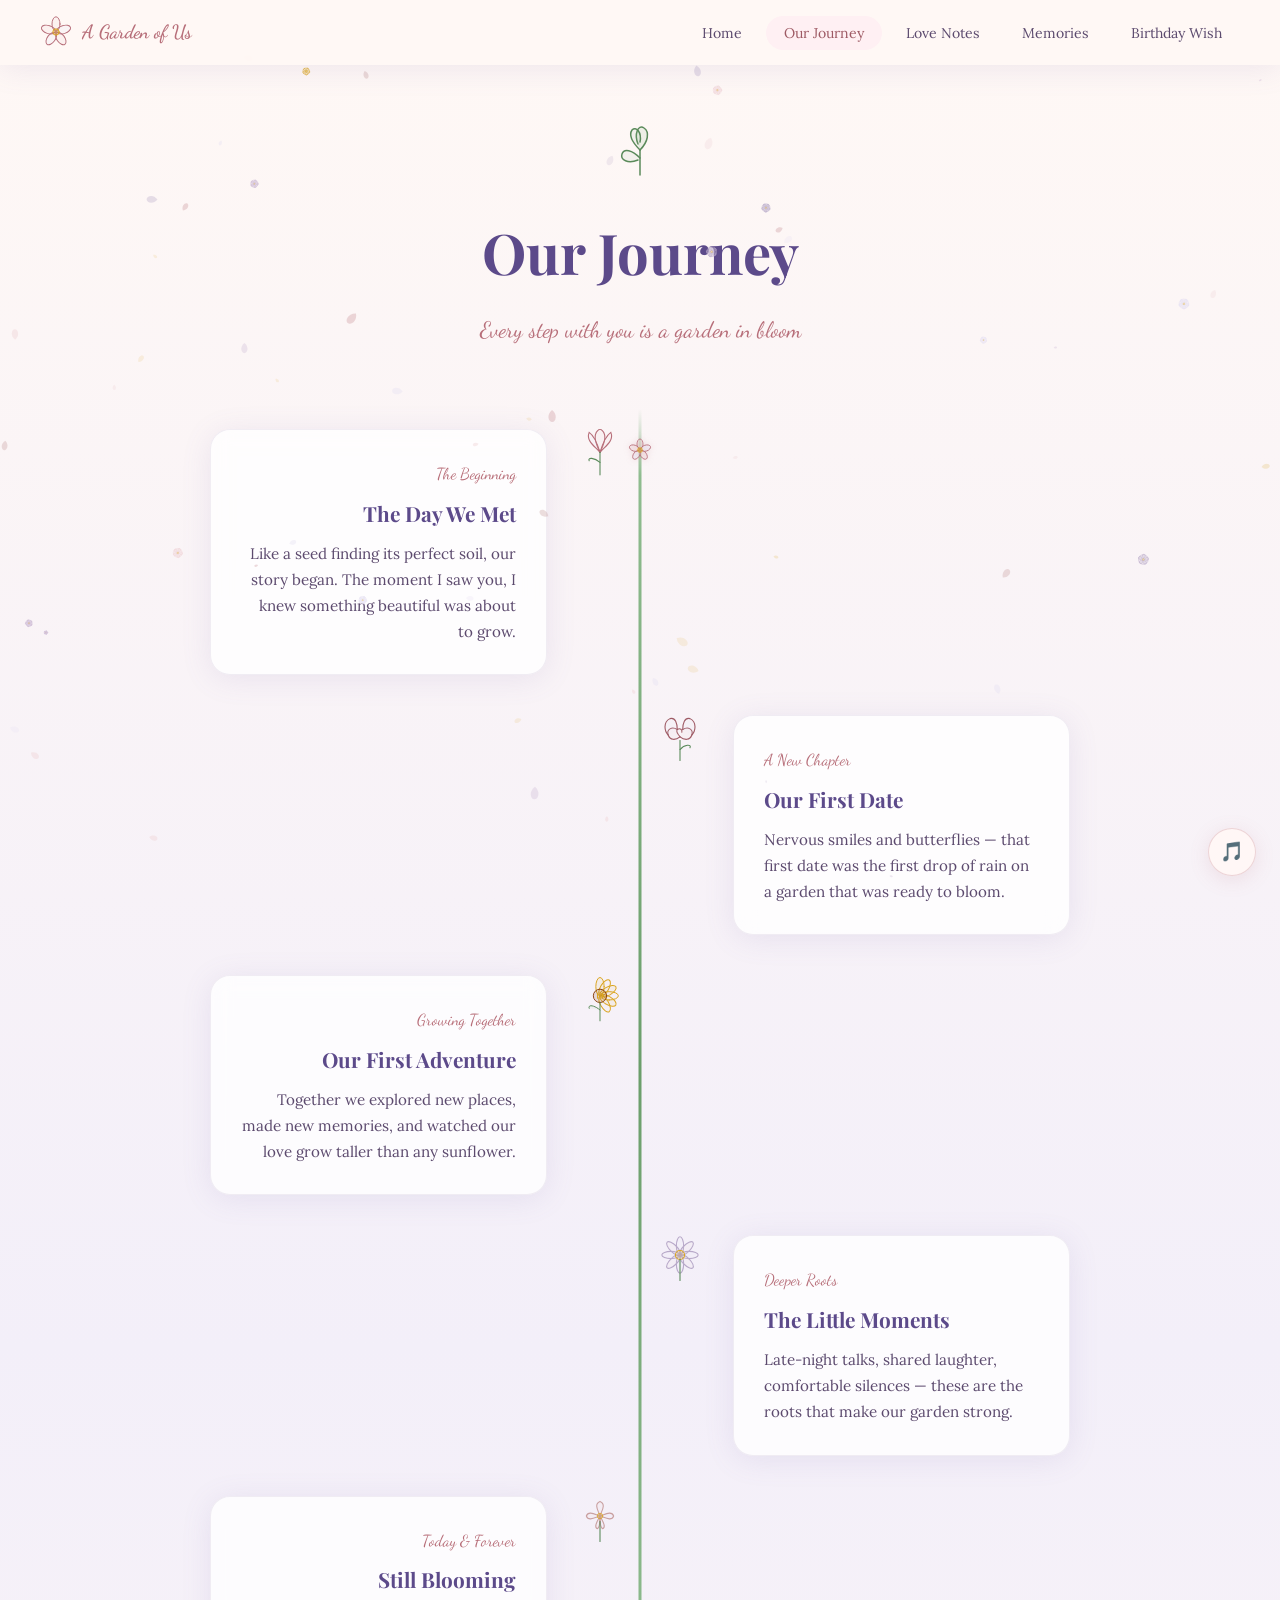
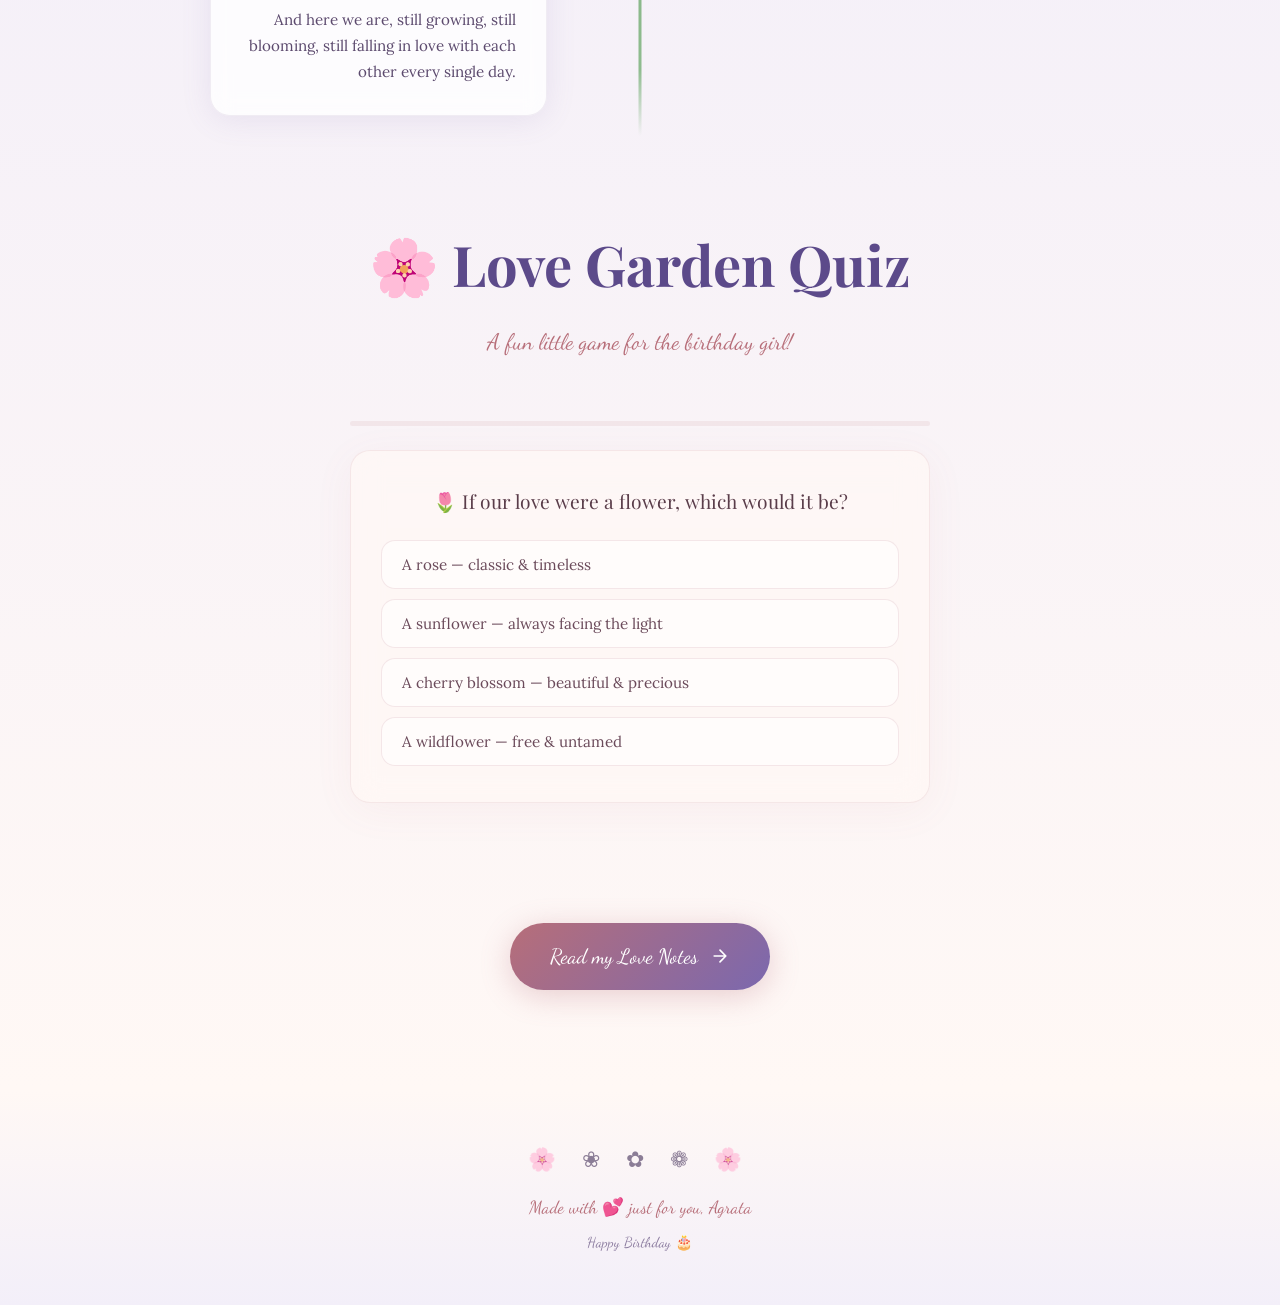
==== commit 8def1d85: "feat: Redesign music toggle button as a circular icon and refactor its audio context management." ====
--- a/journey.html
+++ b/journey.html
@@ -22,7 +22,6 @@
     <canvas id="stars-canvas"></canvas>
     <button id="music-toggle" class="music-toggle" aria-label="Toggle ambient music">
         <span class="music-icon">🎵</span>
-        <span class="music-label">Music</span>
     </button>
 
     <!-- Navigation -->
--- a/styles.css
+++ b/styles.css
@@ -1520,109 +1520,7 @@
     opacity: 0.7;
 }
 
-/* ===== LOVE COUNTER SECTION ===== */
-.love-counter-section {
-    padding: 60px 20px;
-    text-align: center;
-    position: relative;
-    z-index: 1;
-}
-
-.love-counter-card {
-    display: flex;
-    flex-direction: column;
-    align-items: center;
-    justify-content: center;
-    gap: 20px;
-    max-width: 600px;
-    margin: 0 auto;
-    padding: 40px 30px;
-    background: rgba(255, 248, 245, 0.6);
-    backdrop-filter: blur(15px);
-    border-radius: 24px;
-    border: 1px solid rgba(183, 110, 121, 0.15);
-    box-shadow: 0 8px 40px rgba(183, 110, 121, 0.08);
-}
-
-.love-counter-heart svg {
-    animation: heartPulse 1.5s ease-in-out infinite;
-}
-
-@keyframes heartPulse {
-
-    0%,
-    100% {
-        transform: scale(1);
-    }
-
-    15% {
-        transform: scale(1.15);
-    }
-
-    30% {
-        transform: scale(1);
-    }
-
-    45% {
-        transform: scale(1.1);
-    }
-}
-
-.love-counter-text h3 {
-    font-family: 'Dancing Script', cursive;
-    font-size: 1.8rem;
-    color: #B76E79;
-    margin-bottom: 12px;
-}
-
-.counter-numbers {
-    display: flex;
-    align-items: center;
-    justify-content: center;
-    gap: 6px;
-    flex-wrap: wrap;
-}
-
-.counter-unit {
-    display: flex;
-    flex-direction: column;
-    align-items: center;
-    gap: 4px;
-}
-
-.counter-value {
-    font-family: 'Playfair Display', serif;
-    font-size: 2.2rem;
-    font-weight: 700;
-    color: #6B4A5A;
-    min-width: 60px;
-    background: rgba(183, 110, 121, 0.08);
-    border-radius: 12px;
-    padding: 8px 12px;
-    line-height: 1;
-}
-
-.counter-label {
-    font-family: 'Lora', serif;
-    font-size: 0.75rem;
-    color: #9E7A8A;
-    text-transform: uppercase;
-    letter-spacing: 1px;
-}
-
-.counter-divider {
-    font-size: 1.6rem;
-    color: #B76E79;
-    font-weight: 600;
-    margin-top: -14px;
-}
-
-.counter-subtitle {
-    font-family: 'Dancing Script', cursive;
-    font-size: 1.2rem;
-    color: #B76E79;
-    margin-top: 12px;
-}
+
 
 /* ===== LOVE TICKER ===== */
 .love-ticker-section {
@@ -1673,32 +1571,47 @@
     z-index: 9996;
     display: flex;
     align-items: center;
-    gap: 6px;
-    padding: 10px 18px;
-    border: 1px solid rgba(183, 110, 121, 0.2);
-    border-radius: 50px;
-    background: rgba(255, 248, 245, 0.85);
+    justify-content: center;
+    width: 48px;
+    height: 48px;
+    padding: 0;
+    border: 1.5px solid rgba(183, 110, 121, 0.25);
+    border-radius: 50%;
+    background: rgba(255, 248, 245, 0.9);
     backdrop-filter: blur(12px);
-    box-shadow: 0 4px 20px rgba(183, 110, 121, 0.12);
-    font-family: 'Lora', serif;
-    font-size: 0.85rem;
+    box-shadow: 0 4px 20px rgba(183, 110, 121, 0.15);
+    font-size: 1.2rem;
     color: #9E7A8A;
     transition: all 0.3s ease;
+    -webkit-tap-highlight-color: transparent;
+    touch-action: manipulation;
 }
 
 .music-toggle:hover {
-    transform: scale(1.05);
-    box-shadow: 0 6px 24px rgba(183, 110, 121, 0.2);
+    transform: scale(1.1);
+    box-shadow: 0 6px 24px rgba(183, 110, 121, 0.25);
+}
+
+.music-toggle:active {
+    transform: scale(0.95);
 }
 
 .music-toggle.playing {
-    background: rgba(183, 110, 121, 0.15);
+    background: rgba(183, 110, 121, 0.2);
     border-color: #B76E79;
     color: #B76E79;
+    box-shadow: 0 4px 24px rgba(183, 110, 121, 0.3);
 }
 
 .music-toggle.playing .music-icon {
     animation: musicBounce 0.6s ease infinite alternate;
+}
+
+.music-icon {
+    line-height: 1;
+    display: flex;
+    align-items: center;
+    justify-content: center;
 }
 
 @keyframes musicBounce {
@@ -1711,8 +1624,15 @@
     }
 }
 
-.music-label {
-    font-size: 0.8rem;
+/* Mobile: bigger tap target */
+@media (max-width: 768px) {
+    .music-toggle {
+        width: 52px;
+        height: 52px;
+        bottom: 20px;
+        right: 16px;
+        font-size: 1.3rem;
+    }
 }
 
 /* ===== CLICK RIPPLE ===== */
@@ -2091,17 +2011,6 @@
         padding-bottom: 40px;
     }
 
-    /* Counter mobile */
-    .counter-value {
-        font-size: 1.6rem;
-        min-width: 48px;
-        padding: 6px 8px;
-    }
-
-    .counter-divider {
-        font-size: 1.2rem;
-    }
-
     /* Quiz mobile */
     .quiz-card {
         padding: 24px 18px;
@@ -2145,12 +2054,4 @@
         gap: 20px;
     }
 
-    .counter-value {
-        font-size: 1.3rem;
-        min-width: 40px;
-    }
-
-    .love-counter-text h3 {
-        font-size: 1.4rem;
-    }
 }
